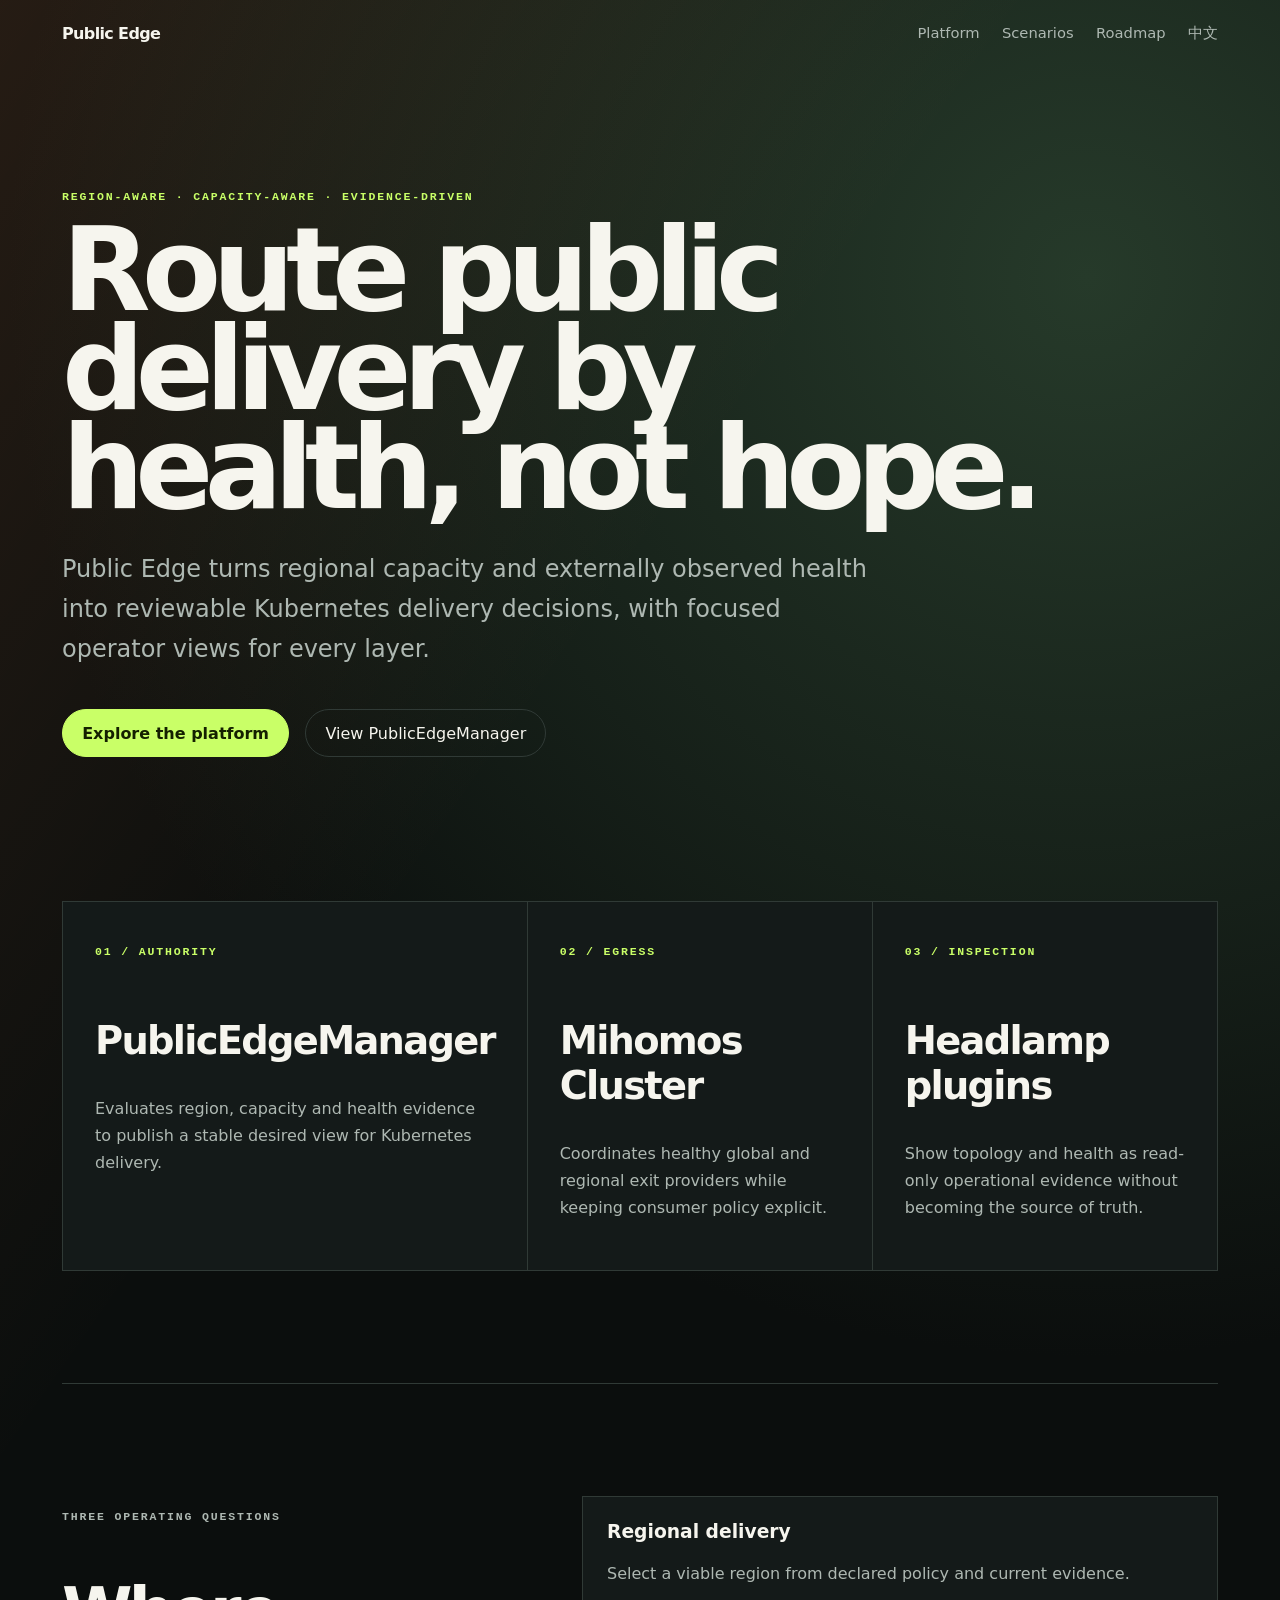
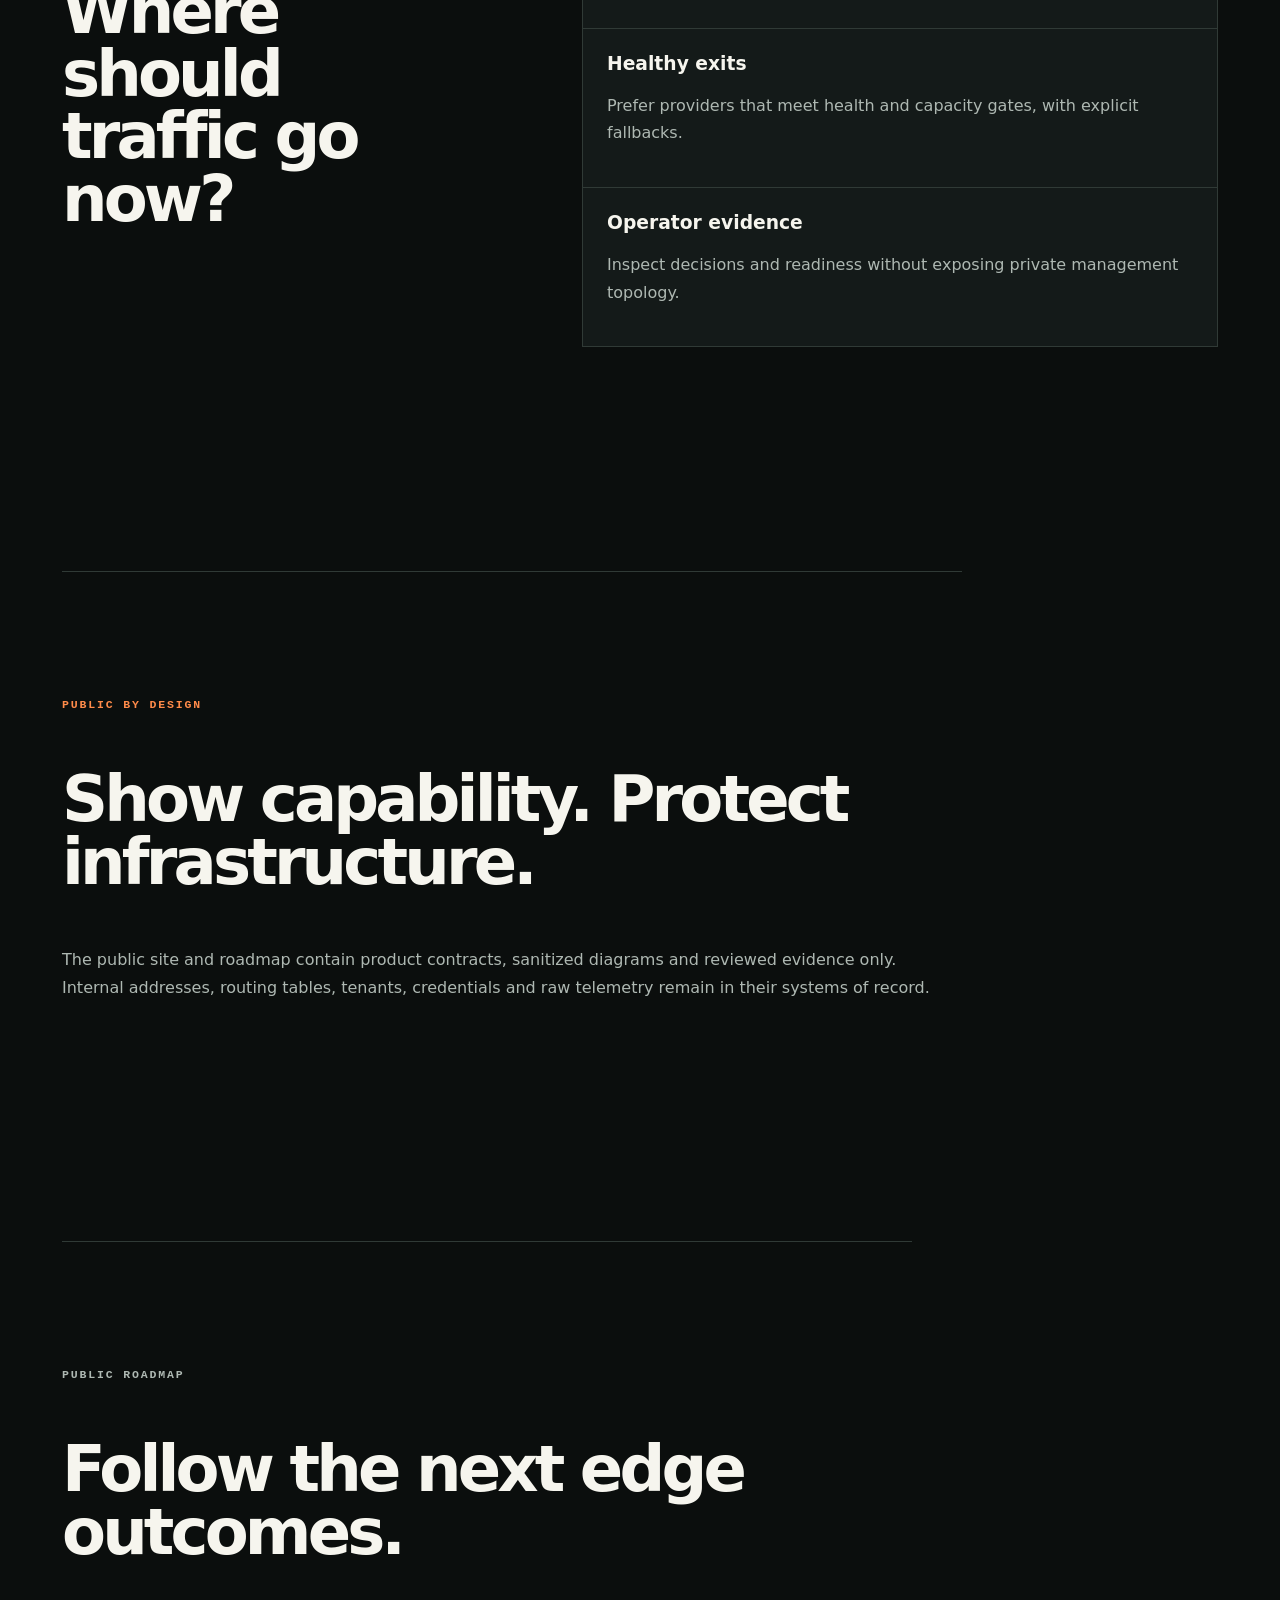
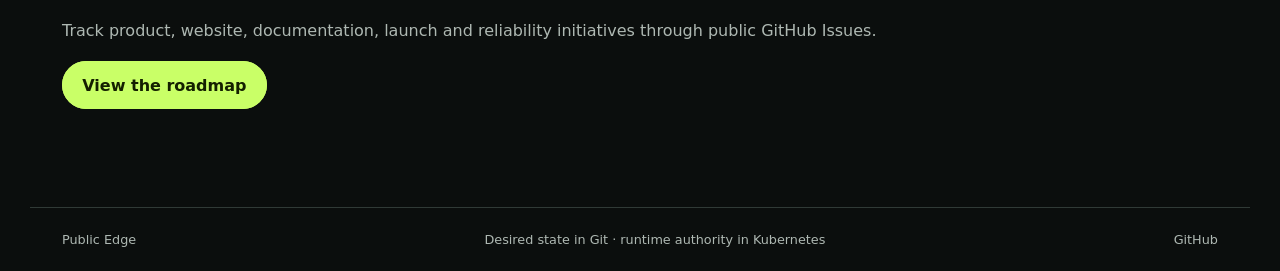
==== en/index.html @ f945b4b7 "feat(website): launch bilingual product site Issue: public-edge/website#1 Change-Id: chg_public_edge" ====
<!doctype html>
<html lang="en"><head><meta charset="utf-8"><meta name="viewport" content="width=device-width,initial-scale=1"><meta name="description" content="Public Edge provides region-aware, capacity-aware and observable delivery for Kubernetes."><title>Public Edge — Region-aware Kubernetes delivery</title><link rel="stylesheet" href="../styles.css"></head>
<body><header><a class="brand" href="../">Public Edge</a><nav><a href="#platform">Platform</a><a href="#scenarios">Scenarios</a><a href="https://github.com/orgs/public-edge/projects">Roadmap</a><a href="../zh-CN/" lang="zh-CN">中文</a></nav></header>
<main>
  <section class="hero"><p class="kicker">REGION-AWARE · CAPACITY-AWARE · EVIDENCE-DRIVEN</p><h1>Route public delivery by health, not hope.</h1><p class="lead">Public Edge turns regional capacity and externally observed health into reviewable Kubernetes delivery decisions, with focused operator views for every layer.</p><div class="actions"><a class="primary" href="#platform">Explore the platform</a><a href="https://github.com/public-edge/public-edge-manager">View PublicEdgeManager</a></div></section>
  <section id="platform" class="stack"><article><p class="index">01 / AUTHORITY</p><h2>PublicEdgeManager</h2><p>Evaluates region, capacity and health evidence to publish a stable desired view for Kubernetes delivery.</p></article><article><p class="index">02 / EGRESS</p><h2>Mihomos Cluster</h2><p>Coordinates healthy global and regional exit providers while keeping consumer policy explicit.</p></article><article><p class="index">03 / INSPECTION</p><h2>Headlamp plugins</h2><p>Show topology and health as read-only operational evidence without becoming the source of truth.</p></article></section>
  <section id="scenarios" class="scenarios"><div><p class="kicker">THREE OPERATING QUESTIONS</p><h2>Where should traffic go now?</h2></div><div class="scenario-grid"><article><h3>Regional delivery</h3><p>Select a viable region from declared policy and current evidence.</p></article><article><h3>Healthy exits</h3><p>Prefer providers that meet health and capacity gates, with explicit fallbacks.</p></article><article><h3>Operator evidence</h3><p>Inspect decisions and readiness without exposing private management topology.</p></article></div></section>
  <section class="guardrail"><p class="kicker">PUBLIC BY DESIGN</p><h2>Show capability. Protect infrastructure.</h2><p>The public site and roadmap contain product contracts, sanitized diagrams and reviewed evidence only. Internal addresses, routing tables, tenants, credentials and raw telemetry remain in their systems of record.</p></section>
  <section class="callout"><p class="kicker">PUBLIC ROADMAP</p><h2>Follow the next edge outcomes.</h2><p>Track product, website, documentation, launch and reliability initiatives through public GitHub Issues.</p><a class="primary button" href="https://github.com/orgs/public-edge/projects">View the roadmap</a></section>
</main><footer><span>Public Edge</span><span>Desired state in Git · runtime authority in Kubernetes</span><a href="https://github.com/public-edge">GitHub</a></footer></body></html>
---- styles.css ----
:root{color-scheme:dark;--bg:#0b0e0d;--panel:#131918;--ink:#f6f5ee;--muted:#aeb8b2;--line:#303a36;--lime:#c9ff67;--orange:#ff8b4a;font-family:Inter,ui-sans-serif,system-ui,-apple-system,sans-serif}*{box-sizing:border-box}html{scroll-behavior:smooth}body{margin:0;background:linear-gradient(125deg,rgba(255,139,74,.11),transparent 28%),radial-gradient(circle at 85% 8%,#263a2a 0,transparent 32%),var(--bg);color:var(--ink)}a{color:inherit;text-decoration:none}header,footer{max-width:1220px;margin:auto;padding:1.5rem 2rem;display:flex;align-items:center;justify-content:space-between;gap:2rem}.brand{font-weight:850;letter-spacing:-.04em}nav{display:flex;gap:1.4rem;color:var(--muted);font-size:.92rem}main{max-width:1220px;margin:auto;padding:0 2rem}.hero{padding:7rem 0 9rem;max-width:1050px}.kicker,.index{color:var(--lime);font:750 .72rem/1 ui-monospace,SFMono-Regular,monospace;letter-spacing:.16em;text-transform:uppercase}h1{font-size:clamp(3.8rem,9vw,9rem);line-height:.86;letter-spacing:-.075em;margin:1.2rem 0 2rem}.lead{max-width:820px;color:var(--muted);font-size:clamp(1.1rem,2vw,1.5rem);line-height:1.65}.actions{display:flex;flex-wrap:wrap;gap:1rem;margin-top:2.5rem}.actions a,.button{padding:.85rem 1.2rem;border:1px solid var(--line);border-radius:999px}.actions .primary,.primary.button{background:var(--lime);border-color:var(--lime);color:#142000;font-weight:850}.stack{display:grid;grid-template-columns:repeat(3,1fr);gap:1px;background:var(--line);border:1px solid var(--line)}article{background:rgba(19,25,24,.94);padding:2rem;min-height:280px}article h2{font-size:clamp(1.6rem,3vw,2.5rem);letter-spacing:-.045em;margin-top:3.8rem}article p:not(.index),.scenarios p,.guardrail p,.callout p{color:var(--muted);line-height:1.7}.scenarios,.guardrail,.callout{padding:7rem 0;border-top:1px solid var(--line);margin-top:7rem}.scenarios{display:grid;grid-template-columns:.8fr 1.2fr;gap:6rem}.scenarios h2,.guardrail h2,.callout h2{font-size:clamp(2.3rem,5vw,5rem);line-height:.98;letter-spacing:-.06em}.scenario-grid{display:grid;gap:1px;background:var(--line);border:1px solid var(--line)}.scenario-grid article{min-height:0;padding:1.5rem}.scenario-grid h3{margin-top:0}.guardrail{max-width:900px}.guardrail .kicker{color:var(--orange)}.callout{max-width:850px;padding-bottom:7rem}.callout p{margin-bottom:2rem}footer{border-top:1px solid var(--line);color:var(--muted);font-size:.8rem}.language-gate{min-height:100vh;display:grid;place-items:center}.language-card{max-width:900px;padding:3rem}.language-card h1{font-size:clamp(3.2rem,9vw,7.5rem)}.language-card>p:not(.kicker){color:var(--muted)}@media(max-width:850px){header,footer{align-items:flex-start;flex-direction:column}nav{flex-wrap:wrap}.stack,.scenarios{grid-template-columns:1fr}.scenarios{gap:2rem}.hero{padding:4rem 0 6rem}.scenarios,.guardrail,.callout{margin-top:4rem;padding:4rem 0}}
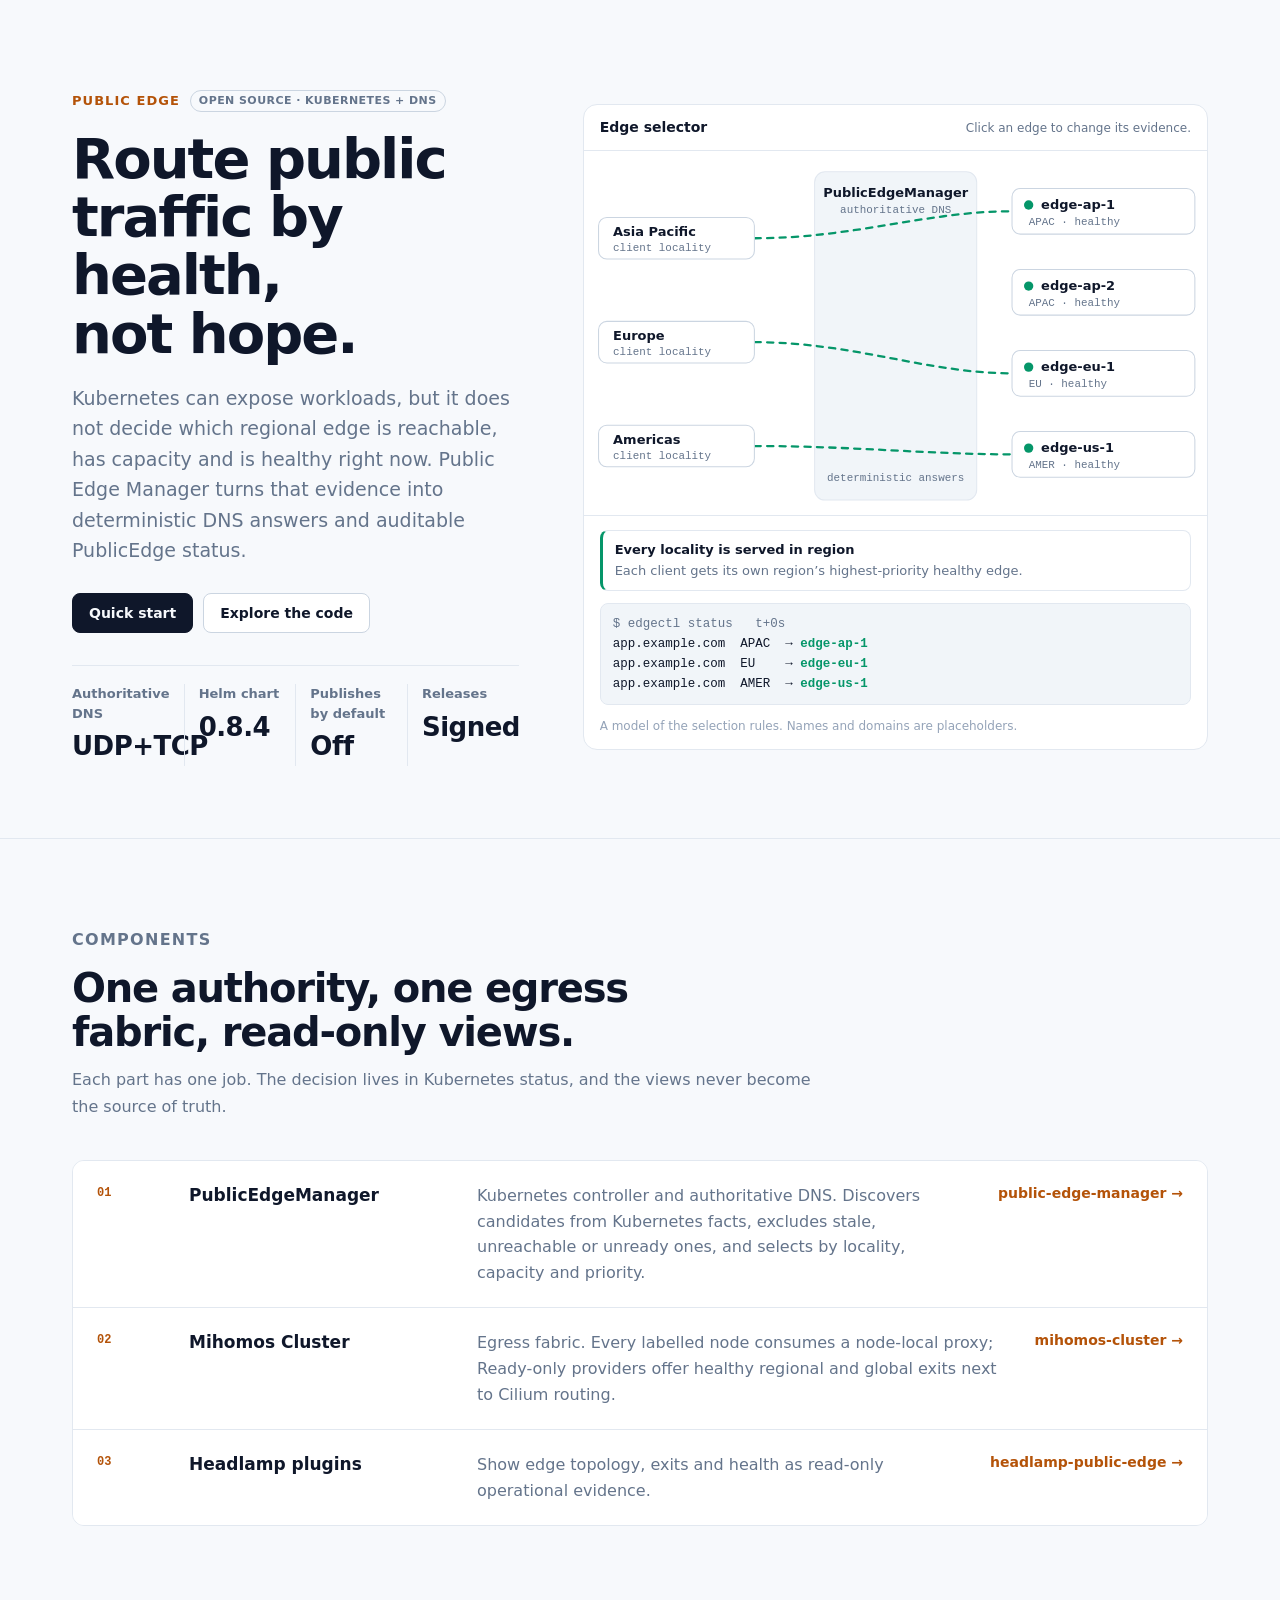
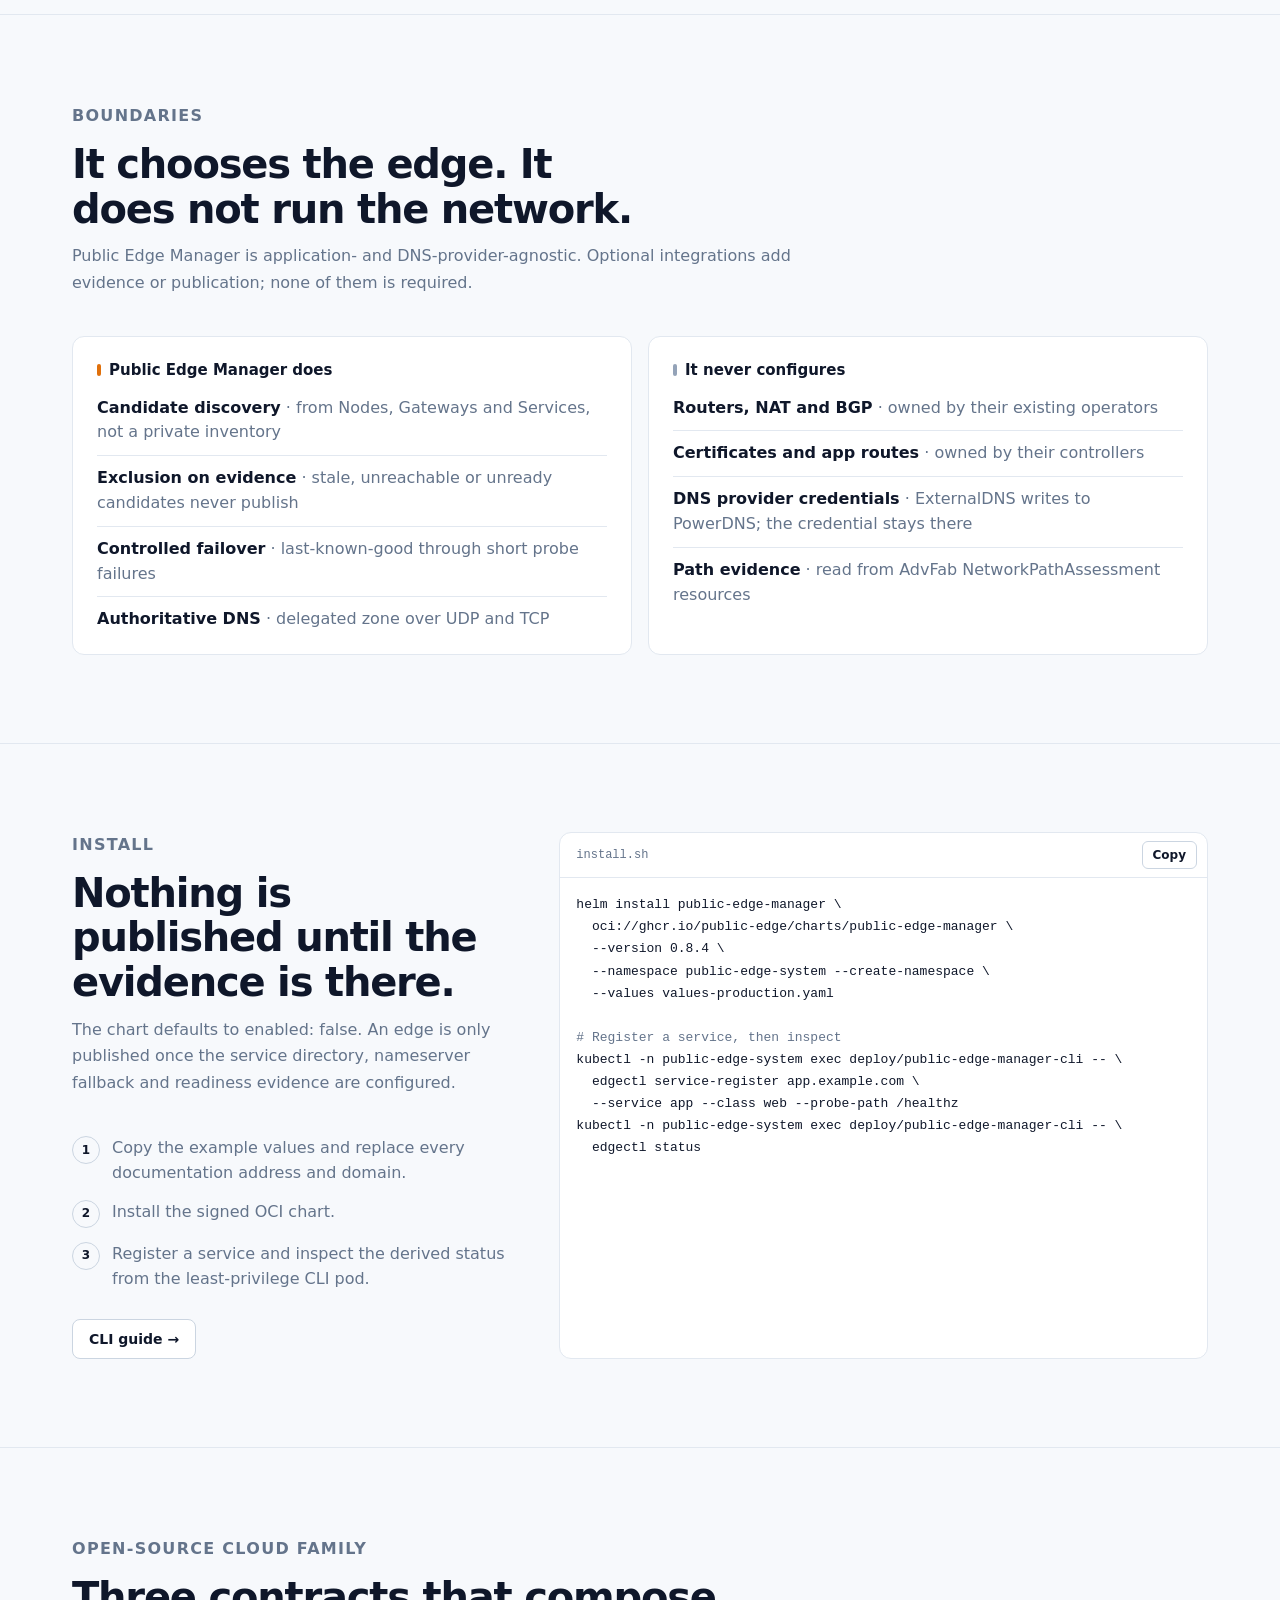
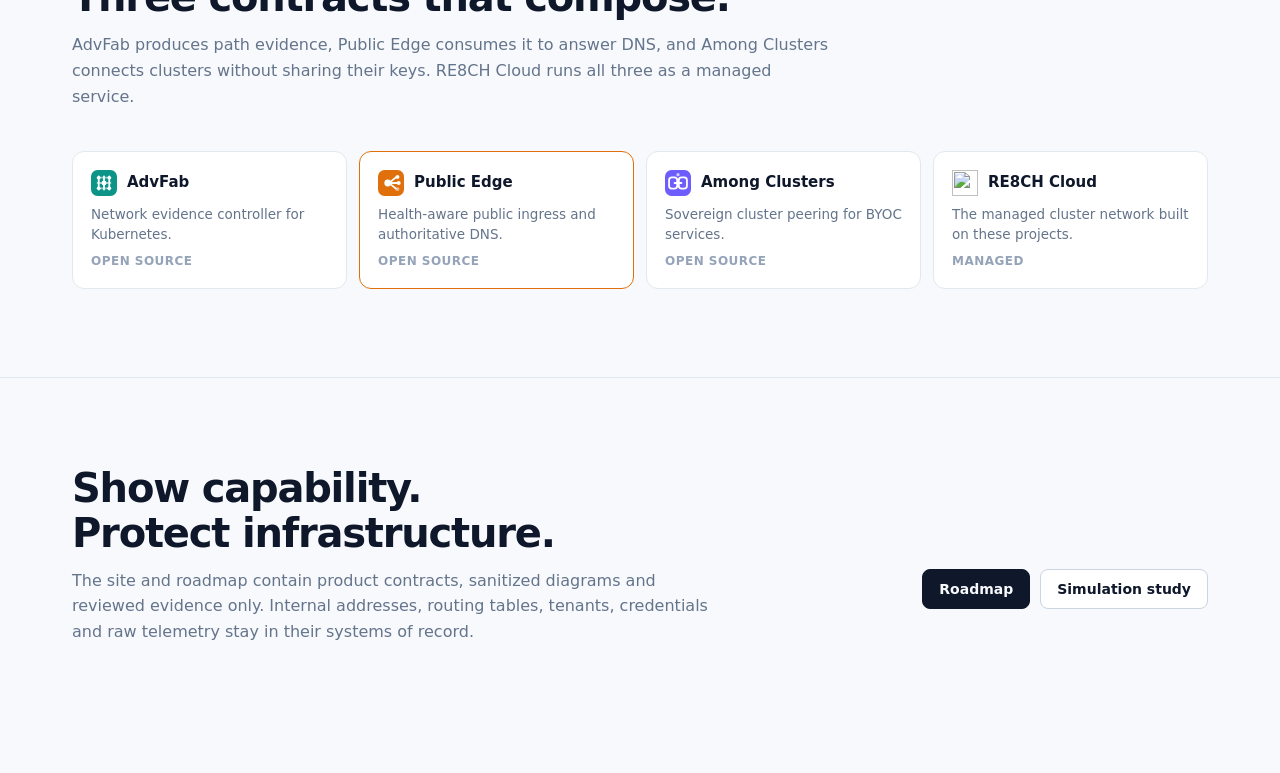
==== commit 0002bffd: "feat(website): redesign on the shared RE8CH open-source cloud system Light design system shared with" ====
--- a/en/index.html
+++ b/en/index.html
@@ -1,10 +1,113 @@
 <!doctype html>
-<html lang="en"><head><meta charset="utf-8"><meta name="viewport" content="width=device-width,initial-scale=1"><meta name="description" content="Public Edge provides region-aware, capacity-aware and observable delivery for Kubernetes."><title>Public Edge — Region-aware Kubernetes delivery</title><link rel="stylesheet" href="../styles.css"></head>
-<body><header><a class="brand" href="../">Public Edge</a><nav><a href="#platform">Platform</a><a href="#scenarios">Scenarios</a><a href="https://github.com/orgs/public-edge/projects">Roadmap</a><a href="../zh-CN/" lang="zh-CN">中文</a></nav></header>
-<main>
-  <section class="hero"><p class="kicker">REGION-AWARE · CAPACITY-AWARE · EVIDENCE-DRIVEN</p><h1>Route public delivery by health, not hope.</h1><p class="lead">Public Edge turns regional capacity and externally observed health into reviewable Kubernetes delivery decisions, with focused operator views for every layer.</p><div class="actions"><a class="primary" href="#platform">Explore the platform</a><a href="https://github.com/public-edge/public-edge-manager">View PublicEdgeManager</a></div></section>
-  <section id="platform" class="stack"><article><p class="index">01 / AUTHORITY</p><h2>PublicEdgeManager</h2><p>Evaluates region, capacity and health evidence to publish a stable desired view for Kubernetes delivery.</p></article><article><p class="index">02 / EGRESS</p><h2>Mihomos Cluster</h2><p>Coordinates healthy global and regional exit providers while keeping consumer policy explicit.</p></article><article><p class="index">03 / INSPECTION</p><h2>Headlamp plugins</h2><p>Show topology and health as read-only operational evidence without becoming the source of truth.</p></article></section>
-  <section id="scenarios" class="scenarios"><div><p class="kicker">THREE OPERATING QUESTIONS</p><h2>Where should traffic go now?</h2></div><div class="scenario-grid"><article><h3>Regional delivery</h3><p>Select a viable region from declared policy and current evidence.</p></article><article><h3>Healthy exits</h3><p>Prefer providers that meet health and capacity gates, with explicit fallbacks.</p></article><article><h3>Operator evidence</h3><p>Inspect decisions and readiness without exposing private management topology.</p></article></div></section>
-  <section class="guardrail"><p class="kicker">PUBLIC BY DESIGN</p><h2>Show capability. Protect infrastructure.</h2><p>The public site and roadmap contain product contracts, sanitized diagrams and reviewed evidence only. Internal addresses, routing tables, tenants, credentials and raw telemetry remain in their systems of record.</p></section>
-  <section class="callout"><p class="kicker">PUBLIC ROADMAP</p><h2>Follow the next edge outcomes.</h2><p>Track product, website, documentation, launch and reliability initiatives through public GitHub Issues.</p><a class="primary button" href="https://github.com/orgs/public-edge/projects">View the roadmap</a></section>
-</main><footer><span>Public Edge</span><span>Desired state in Git · runtime authority in Kubernetes</span><a href="https://github.com/public-edge">GitHub</a></footer></body></html>
+<html lang="en" data-site="public-edge">
+  <head>
+    <meta charset="utf-8">
+    <meta name="viewport" content="width=device-width, initial-scale=1">
+    <title>Public Edge — Health-aware public ingress for Kubernetes</title>
+    <meta name="description" content="Public Edge Manager turns Kubernetes, Gateway, network-path and probe evidence into deterministic DNS answers for the healthy regional edge.">
+    <meta name="theme-color" content="#f7f9fc">
+    <meta property="og:title" content="Public Edge — Health-aware public ingress for Kubernetes">
+    <meta property="og:description" content="Public Edge Manager turns Kubernetes, Gateway, network-path and probe evidence into deterministic DNS answers for the healthy regional edge.">
+    <meta property="og:url" content="https://public-edge.github.io/website/en/">
+    <link rel="canonical" href="https://public-edge.github.io/website/en/">
+    <link rel="alternate" hreflang="en" href="https://public-edge.github.io/website/en/">
+    <link rel="alternate" hreflang="zh-CN" href="https://public-edge.github.io/website/zh-CN/">
+    <link rel="alternate" hreflang="x-default" href="https://public-edge.github.io/website/en/">
+    <link rel="sitemap" type="application/xml" title="Sitemap" href="https://public-edge.github.io/website/sitemap.xml">
+    <link rel="icon" type="image/svg+xml" href="../mark.svg">
+    <link rel="stylesheet" href="../styles.css?v=20261023-oss-1">
+    <link rel="stylesheet" href="https://brand-assets.re8ch.com/dist/current/re8ch-navigator.css">
+    <link rel="stylesheet" href="https://brand-assets.re8ch.com/dist/current/re8ch-footer.css">
+    <script src="../boot.js?v=20261023-oss-1"></script>
+    <script src="https://brand-assets.re8ch.com/dist/current/re8ch-navigator.js" defer></script>
+    <script src="https://brand-assets.re8ch.com/dist/current/re8ch-footer.js" defer></script>
+    <script src="../site.js?v=20261023-oss-1" defer></script>
+  </head>
+  <body>
+    <div class="shell">
+    <re8ch-navigator product="public-edge" brand="Public Edge" locale="en" home-href="../en/" links='[{"label":"Selector","href":"../en/#selector"},{"label":"Components","href":"../en/#components"},{"label":"Boundaries","href":"../en/#boundaries"},{"label":"Install","href":"../en/#install"}]' language-options='[{"label":"English","value":"en","href":"../en/"},{"label":"简体中文","value":"zh-CN","href":"../zh-CN/"}]' language-mode="available" extra-actions='[]'></re8ch-navigator>
+    <main>
+      <section class="hero">
+        <div class="wrap hero-grid">
+          <div>
+            <p class="eyebrow">Public Edge <span class="tag">Open source · Kubernetes + DNS</span></p>
+            <h1>Route public traffic by health, not hope.</h1>
+            <p class="lead">Kubernetes can expose workloads, but it does not decide which regional edge is reachable, has capacity and is healthy right now. Public Edge Manager turns that evidence into deterministic DNS answers and auditable PublicEdge status.</p>
+            <div class="actions"><a class="button primary" href="https://github.com/public-edge/public-edge-manager#quick-start" rel="noopener">Quick start</a><a class="button" href="https://github.com/public-edge/public-edge-manager" rel="noopener">Explore the code</a></div>
+            <div class="stats"><div><span>Authoritative DNS</span><strong data-stat="dns">UDP+TCP</strong></div><div><span>Helm chart</span><strong data-stat="chart">0.8.4</strong></div><div><span>Publishes by default</span><strong data-stat="default">Off</strong></div><div><span>Releases</span><strong data-stat="artifacts">Signed</strong></div></div>
+          </div>
+          <div class="figure" id="selector" data-edge>
+            <div class="figure-head"><b>Edge selector</b><small>Click an edge to change its evidence.</small></div>
+            <div class="figure-body"><svg viewBox="0 0 600 350" role="group" aria-label="Edge selector"></svg></div>
+            <div class="figure-foot">
+              <div class="verdict" data-edge-verdict aria-live="polite"></div>
+              <div class="mono-pane lines" data-edge-pane></div>
+              <small class="fig-note">A model of the selection rules. Names and domains are placeholders.</small>
+            </div>
+          </div>
+        </div>
+      </section>
+      <section class="section" id="components">
+        <div class="wrap">
+          <div class="section-head"><p class="eyebrow">Components</p><h2>One authority, one egress fabric, read-only views.</h2><p>Each part has one job. The decision lives in Kubernetes status, and the views never become the source of truth.</p></div>
+          <div class="rows">
+            <article class="row"><span class="idx">01</span><h3>PublicEdgeManager</h3><p>Kubernetes controller and authoritative DNS. Discovers candidates from Kubernetes facts, excludes stale, unreachable or unready ones, and selects by locality, capacity and priority.</p><a href="https://github.com/public-edge/public-edge-manager" rel="noopener">public-edge-manager →</a></article>
+            <article class="row"><span class="idx">02</span><h3>Mihomos Cluster</h3><p>Egress fabric. Every labelled node consumes a node-local proxy; Ready-only providers offer healthy regional and global exits next to Cilium routing.</p><a href="https://github.com/public-edge/mihomos-cluster" rel="noopener">mihomos-cluster →</a></article>
+            <article class="row"><span class="idx">03</span><h3>Headlamp plugins</h3><p>Show edge topology, exits and health as read-only operational evidence.</p><a href="https://github.com/public-edge/headlamp-public-edge" rel="noopener">headlamp-public-edge →</a></article>
+          </div>
+        </div>
+      </section>
+      <section class="section" id="boundaries">
+        <div class="wrap">
+          <div class="section-head"><p class="eyebrow">Boundaries</p><h2>It chooses the edge. It does not run the network.</h2><p>Public Edge Manager is application- and DNS-provider-agnostic. Optional integrations add evidence or publication; none of them is required.</p></div>
+          <div class="split"><div class="panel"><h3>Public Edge Manager does</h3><ul><li><b>Candidate discovery</b> · from Nodes, Gateways and Services, not a private inventory</li><li><b>Exclusion on evidence</b> · stale, unreachable or unready candidates never publish</li><li><b>Controlled failover</b> · last-known-good through short probe failures</li><li><b>Authoritative DNS</b> · delegated zone over UDP and TCP</li></ul></div><div class="panel other"><h3>It never configures</h3><ul><li><b>Routers, NAT and BGP</b> · owned by their existing operators</li><li><b>Certificates and app routes</b> · owned by their controllers</li><li><b>DNS provider credentials</b> · ExternalDNS writes to PowerDNS; the credential stays there</li><li><b>Path evidence</b> · read from AdvFab NetworkPathAssessment resources</li></ul></div></div>
+        </div>
+      </section>
+      <section class="section" id="install">
+        <div class="wrap install">
+          <div>
+            <div class="section-head"><p class="eyebrow">Install</p><h2>Nothing is published until the evidence is there.</h2><p>The chart defaults to enabled: false. An edge is only published once the service directory, nameserver fallback and readiness evidence are configured.</p></div>
+            <ol class="steps"><li>Copy the example values and replace every documentation address and domain.</li><li>Install the signed OCI chart.</li><li>Register a service and inspect the derived status from the least-privilege CLI pod.</li></ol>
+            <div class="actions"><a class="button" href="https://github.com/public-edge/public-edge-manager/blob/main/docs/CLI.md" rel="noopener">CLI guide →</a></div>
+          </div>
+          <div class="code">
+            <div class="code-head"><span>install.sh</span><button class="copy" type="button" data-copy-target="code-public-edge" data-copied="Copied">Copy</button></div>
+            <pre id="code-public-edge">helm install public-edge-manager \
+  oci://ghcr.io/public-edge/charts/public-edge-manager \
+  --version 0.8.4 \
+  --namespace public-edge-system --create-namespace \
+  --values values-production.yaml
+
+<span class="c"># Register a service, then inspect</span>
+kubectl -n public-edge-system exec deploy/public-edge-manager-cli -- \
+  edgectl service-register app.example.com \
+  --service app --class web --probe-path /healthz
+kubectl -n public-edge-system exec deploy/public-edge-manager-cli -- \
+  edgectl status</pre>
+          </div>
+        </div>
+      </section>
+      <section class="section" id="family">
+        <div class="wrap">
+          <div class="section-head"><p class="eyebrow">Open-source cloud family</p><h2>Three contracts that compose.</h2><p>AdvFab produces path evidence, Public Edge consumes it to answer DNS, and Among Clusters connects clusters without sharing their keys. RE8CH Cloud runs all three as a managed service.</p></div>
+          <div class="family">
+            <a href="https://advfab.org/"><span class="fam-mark"><img src="../marks/advfab.svg" alt="" width="26" height="26"><b>AdvFab</b></span><p>Network evidence controller for Kubernetes.</p><small>Open source</small></a>
+            <a href="https://public-edge.github.io/website/en/" aria-current="page"><span class="fam-mark"><img src="../marks/public-edge.svg" alt="" width="26" height="26"><b>Public Edge</b></span><p>Health-aware public ingress and authoritative DNS.</p><small>Open source</small></a>
+            <a href="https://among-clusters.github.io/website/en/"><span class="fam-mark"><img src="../marks/among-clusters.svg" alt="" width="26" height="26"><b>Among Clusters</b></span><p>Sovereign cluster peering for BYOC services.</p><small>Open source</small></a>
+            <a href="https://cluster.re8ch.com/en/"><span class="fam-mark"><img src="https://brand-assets.re8ch.com/PRODUCTS/cluster/SVG/icon-no-edge.svg" alt="" width="26" height="26"><b>RE8CH Cloud</b></span><p>The managed cluster network built on these projects.</p><small>Managed</small></a>
+          </div>
+        </div>
+      </section>
+      <section class="section">
+        <div class="wrap closing">
+          <div class="section-head"><h2>Show capability. Protect infrastructure.</h2><p>The site and roadmap contain product contracts, sanitized diagrams and reviewed evidence only. Internal addresses, routing tables, tenants, credentials and raw telemetry stay in their systems of record.</p></div>
+          <div class="actions"><a class="button primary" href="https://github.com/public-edge/public-edge-manager/issues" rel="noopener">Roadmap</a><a class="button" href="https://github.com/public-edge/public-edge-manager/blob/main/research/MULTI_NODE_SIMULATION.md" rel="noopener">Simulation study</a></div>
+        </div>
+      </section>
+    </main>
+    <re8ch-footer locale="en" theme="light" language-options='[{"label":"English","value":"en","href":"../en/"},{"label":"简体中文","value":"zh-CN","href":"../zh-CN/"}]' language-mode="available" brand-logo="https://brand-assets.re8ch.com/SVG/logo.svg"></re8ch-footer>
+    </div>
+    <script type="application/json" id="site-copy">{"zone":"authoritative DNS","zoneFoot":"deterministic answers","regions":{"apac":"Asia Pacific","emea":"Europe","amer":"Americas"},"regionsShort":{"apac":"APAC","emea":"EU","amer":"AMER"},"clients":"client locality","states":{"healthy":"healthy","full":"at capacity","failing":"probe failing","unready":"gateway unready","expired":"hold expired"},"cycleHint":"Press to change its evidence","fallback":"nameserver fallback","excluded":"excluded","holding":"holding","lkg":"last known good, {s}s left","verdict":{"okTitle":"Every locality is served in region","ok":"Each client gets its own region’s highest-priority healthy edge.","holdTitle":"Holding the last known good answer","hold":"A short probe failure does not flip DNS. If the probe still fails when the hold ends, the edge is excluded.","crossTitle":"Failing over across regions","cross":"No eligible edge is left in a region, so its clients get the next healthy edge by priority.","changed":"Answer changed for: {list}."}}</script>
+    <script src="../edge.js?v=20261023-oss-1" defer></script>
+  </body>
+</html>
--- a/styles.css
+++ b/styles.css
@@ -1 +1,268 @@
-:root{color-scheme:dark;--bg:#0b0e0d;--panel:#131918;--ink:#f6f5ee;--muted:#aeb8b2;--line:#303a36;--lime:#c9ff67;--orange:#ff8b4a;font-family:Inter,ui-sans-serif,system-ui,-apple-system,sans-serif}*{box-sizing:border-box}html{scroll-behavior:smooth}body{margin:0;background:linear-gradient(125deg,rgba(255,139,74,.11),transparent 28%),radial-gradient(circle at 85% 8%,#263a2a 0,transparent 32%),var(--bg);color:var(--ink)}a{color:inherit;text-decoration:none}header,footer{max-width:1220px;margin:auto;padding:1.5rem 2rem;display:flex;align-items:center;justify-content:space-between;gap:2rem}.brand{font-weight:850;letter-spacing:-.04em}nav{display:flex;gap:1.4rem;color:var(--muted);font-size:.92rem}main{max-width:1220px;margin:auto;padding:0 2rem}.hero{padding:7rem 0 9rem;max-width:1050px}.kicker,.index{color:var(--lime);font:750 .72rem/1 ui-monospace,SFMono-Regular,monospace;letter-spacing:.16em;text-transform:uppercase}h1{font-size:clamp(3.8rem,9vw,9rem);line-height:.86;letter-spacing:-.075em;margin:1.2rem 0 2rem}.lead{max-width:820px;color:var(--muted);font-size:clamp(1.1rem,2vw,1.5rem);line-height:1.65}.actions{display:flex;flex-wrap:wrap;gap:1rem;margin-top:2.5rem}.actions a,.button{padding:.85rem 1.2rem;border:1px solid var(--line);border-radius:999px}.actions .primary,.primary.button{background:var(--lime);border-color:var(--lime);color:#142000;font-weight:850}.stack{display:grid;grid-template-columns:repeat(3,1fr);gap:1px;background:var(--line);border:1px solid var(--line)}article{background:rgba(19,25,24,.94);padding:2rem;min-height:280px}article h2{font-size:clamp(1.6rem,3vw,2.5rem);letter-spacing:-.045em;margin-top:3.8rem}article p:not(.index),.scenarios p,.guardrail p,.callout p{color:var(--muted);line-height:1.7}.scenarios,.guardrail,.callout{padding:7rem 0;border-top:1px solid var(--line);margin-top:7rem}.scenarios{display:grid;grid-template-columns:.8fr 1.2fr;gap:6rem}.scenarios h2,.guardrail h2,.callout h2{font-size:clamp(2.3rem,5vw,5rem);line-height:.98;letter-spacing:-.06em}.scenario-grid{display:grid;gap:1px;background:var(--line);border:1px solid var(--line)}.scenario-grid article{min-height:0;padding:1.5rem}.scenario-grid h3{margin-top:0}.guardrail{max-width:900px}.guardrail .kicker{color:var(--orange)}.callout{max-width:850px;padding-bottom:7rem}.callout p{margin-bottom:2rem}footer{border-top:1px solid var(--line);color:var(--muted);font-size:.8rem}.language-gate{min-height:100vh;display:grid;place-items:center}.language-card{max-width:900px;padding:3rem}.language-card h1{font-size:clamp(3.2rem,9vw,7.5rem)}.language-card>p:not(.kicker){color:var(--muted)}@media(max-width:850px){header,footer{align-items:flex-start;flex-direction:column}nav{flex-wrap:wrap}.stack,.scenarios{grid-template-columns:1fr}.scenarios{gap:2rem}.hero{padding:4rem 0 6rem}.scenarios,.guardrail,.callout{margin-top:4rem;padding:4rem 0}}
+/* Shared open-source site system (AdvFab · Public Edge · Among Clusters).
+   Same tokens as the RE8CH commercial cloud sites; each site only sets --accent. */
+:root {
+  color-scheme: light;
+  --paper: #f7f9fc;
+  --surface: #ffffff;
+  --surface-2: #f1f5f9;
+  --ink: #0f172a;
+  --muted: #64748b;
+  --faint: #94a3b8;
+  --line: #e2e8f0;
+  --line-strong: #cbd5e1;
+  --ok: #059669;
+  --warn: #c27c0e;
+  --bad: #d14343;
+  --unknown: #94a3b8;
+  --mono: ui-monospace, SFMono-Regular, Menlo, Consolas, monospace;
+}
+:root[data-site="advfab"] { --accent: #0d9488; --accent-ink: #0f766e; --accent-soft: rgba(13, 148, 136, .1); }
+:root[data-site="public-edge"] { --accent: #e0700b; --accent-ink: #b45309; --accent-soft: rgba(224, 112, 11, .1); }
+:root[data-site="among-clusters"] { --accent: #6d5dfc; --accent-ink: #5442e6; --accent-soft: rgba(109, 93, 252, .1); }
+
+:root[data-theme="dark"] {
+  color-scheme: dark;
+  --paper: #07111d;
+  --surface: #0c1828;
+  --surface-2: #102236;
+  --ink: #eef4fb;
+  --muted: #9aabbf;
+  --faint: #6b7d93;
+  --line: rgba(226, 236, 248, .12);
+  --line-strong: rgba(226, 236, 248, .22);
+  --ok: #34d399;
+  --warn: #f5b942;
+  --bad: #f87171;
+  --unknown: #6b7d93;
+}
+:root[data-theme="dark"][data-site="advfab"] { --accent: #2dd4bf; --accent-ink: #5eead4; --accent-soft: rgba(45, 212, 191, .12); }
+:root[data-theme="dark"][data-site="public-edge"] { --accent: #fb923c; --accent-ink: #fdba74; --accent-soft: rgba(251, 146, 60, .12); }
+:root[data-theme="dark"][data-site="among-clusters"] { --accent: #a397ff; --accent-ink: #c4bcff; --accent-soft: rgba(163, 151, 255, .14); }
+
+* { box-sizing: border-box; }
+html { background: var(--paper); color: var(--ink); font-family: Inter, ui-sans-serif, system-ui, -apple-system, BlinkMacSystemFont, "Segoe UI", "PingFang SC", "Microsoft YaHei", sans-serif; line-height: 1.5; text-size-adjust: 100%; }
+body { margin: 0; background: var(--paper); overflow-x: clip; }
+a { color: inherit; }
+button { font: inherit; color: inherit; }
+button:focus-visible, a:focus-visible, [tabindex]:focus-visible { outline: 2px solid var(--accent); outline-offset: 3px; }
+h1, h2, h3, p { margin: 0; }
+code { font-family: var(--mono); font-size: .92em; }
+
+.shell { min-height: 100svh; overflow-x: clip; }
+.wrap { margin: 0 auto; max-width: 1200px; padding: 0 clamp(16px, 4vw, 32px); }
+.eyebrow { align-items: center; color: var(--accent-ink); display: inline-flex; font-size: 13px; font-weight: 750; gap: 10px; letter-spacing: .08em; text-transform: uppercase; }
+.eyebrow .tag { border: 1px solid var(--line-strong); border-radius: 999px; color: var(--muted); font-size: 11px; font-weight: 650; letter-spacing: .04em; padding: 2px 8px; }
+
+.button { align-items: center; background: var(--surface); border: 1px solid var(--line-strong); border-radius: 8px; color: var(--ink); cursor: pointer; display: inline-flex; font-size: 14px; font-weight: 650; gap: 8px; justify-content: center; min-height: 40px; padding: 0 16px; text-decoration: none; transition: border-color .15s, background .15s; }
+.button:hover { border-color: var(--faint); }
+.button.primary { background: var(--ink); border-color: var(--ink); color: var(--paper); }
+.button.primary:hover { opacity: .9; }
+
+/* Hero */
+.hero { padding: clamp(40px, 7vw, 88px) 0 clamp(40px, 6vw, 72px); }
+.hero-grid { align-items: center; display: grid; gap: clamp(28px, 5vw, 64px); grid-template-columns: minmax(0, 5fr) minmax(0, 7fr); }
+.hero h1 { font-size: clamp(36px, 4.6vw, 56px); font-weight: 820; letter-spacing: -.035em; line-height: 1.04; margin: 18px 0 20px; text-wrap: balance; }
+:lang(zh) .hero h1 { letter-spacing: -.01em; line-height: 1.15; }
+.lead { color: var(--muted); font-size: clamp(16px, 1.6vw, 19px); line-height: 1.6; max-width: 560px; }
+.actions { display: flex; flex-wrap: wrap; gap: 10px; margin-top: 28px; }
+.stats { border-top: 1px solid var(--line); display: grid; grid-template-columns: repeat(4, minmax(0, 1fr)); margin-top: 32px; padding-top: 18px; }
+.stats div { border-left: 1px solid var(--line); min-width: 0; padding: 0 14px; }
+.stats div:first-child { border-left: 0; padding-left: 0; }
+.stats span { color: var(--muted); display: block; font-size: 13px; font-weight: 600; }
+.stats strong { display: block; font-size: clamp(20px, 2.2vw, 26px); font-variant-numeric: tabular-nums; font-weight: 780; letter-spacing: -.02em; margin-top: 4px; white-space: nowrap; }
+
+/* Figure (signature interaction) */
+.figure { background: var(--surface); border: 1px solid var(--line); border-radius: 14px; min-width: 0; overflow: hidden; }
+.figure-head { align-items: center; border-bottom: 1px solid var(--line); display: flex; flex-wrap: wrap; gap: 8px 14px; justify-content: space-between; padding: 12px 16px; }
+.figure-head b { font-size: 14px; }
+.figure-head small { color: var(--muted); font-size: 12px; }
+.figure-body { position: relative; }
+.figure svg { display: block; height: auto; width: 100%; }
+.figure-foot { border-top: 1px solid var(--line); display: grid; gap: 12px; padding: 14px 16px; }
+.legend { display: flex; flex-wrap: wrap; gap: 6px 14px; }
+.legend span { align-items: center; color: var(--muted); display: inline-flex; font-size: 12px; gap: 6px; }
+.legend i { border-top: 2px solid currentColor; display: inline-block; width: 18px; }
+.legend b { color: var(--ink); font-variant-numeric: tabular-nums; }
+.k-ready { color: var(--ok); } .k-partial { color: var(--warn); } .k-stale { color: var(--bad); } .k-unknown { color: var(--unknown); }
+.legend .k-partial i { border-top-style: dashed; } .legend .k-stale i { border-top-style: dotted; } .legend .k-unknown i { border-top-style: dashed; opacity: .8; }
+
+.chips { align-content: flex-start; align-items: flex-start; display: flex; flex-wrap: wrap; gap: 6px; }
+.chip { align-items: center; background: var(--surface); border: 1px solid var(--line-strong); border-radius: 999px; cursor: pointer; display: inline-flex; font-size: 12.5px; font-weight: 600; gap: 6px; min-height: 30px; padding: 0 11px; }
+.chip::before { background: var(--faint); border-radius: 50%; content: ""; height: 7px; width: 7px; }
+.chip[aria-pressed="true"] { background: var(--accent-soft); border-color: var(--accent); color: var(--accent-ink); }
+.chip[aria-pressed="true"]::before { background: var(--accent); }
+.verdict { align-items: flex-start; border: 1px solid var(--line); border-left: 3px solid var(--bad); border-radius: 8px; display: grid; font-size: 13px; gap: 2px; padding: 9px 12px; }
+.verdict b { font-size: 13px; }
+.verdict span { color: var(--muted); }
+.verdict[data-state="ok"] { border-left-color: var(--ok); }
+.verdict[data-state="hold"] { border-left-color: var(--warn); }
+.kv { display: grid; font-size: 12.5px; gap: 4px 14px; grid-template-columns: auto 1fr; }
+.kv dt { color: var(--muted); }
+.kv dd { font-family: var(--mono); margin: 0; overflow-wrap: anywhere; }
+.mono-pane { background: var(--surface-2); border: 1px solid var(--line); border-radius: 8px; font: 12.5px/1.6 var(--mono); margin: 0; overflow-x: auto; padding: 10px 12px; white-space: pre; }
+.mono-pane .dim { color: var(--muted); }
+.mono-pane .acc { color: var(--accent-ink); font-weight: 700; }
+.mono-pane .ok { color: var(--ok); font-weight: 700; }
+.mono-pane .bad { color: var(--bad); }
+.mono-pane .warn { color: var(--warn); }
+
+.svg-label { fill: var(--muted); font: 600 11px Inter, ui-sans-serif, system-ui, sans-serif; }
+.svg-title { fill: var(--ink); font: 700 12.5px Inter, ui-sans-serif, system-ui, sans-serif; }
+.svg-mono { fill: var(--muted); font: 10.5px var(--mono); }
+.svg-box { fill: var(--surface); stroke: var(--line-strong); }
+.svg-zone { fill: var(--surface-2); stroke: var(--line); }
+.svg-node { fill: var(--surface); stroke: var(--line-strong); stroke-width: 1.5; }
+.hit { cursor: pointer; }
+.hit:focus { outline: none; }
+.hit:focus-visible .focus-ring, .hit[aria-pressed="true"] .focus-ring { stroke: var(--accent); stroke-width: 2; }
+
+/* Sections */
+.section { border-top: 1px solid var(--line); padding: clamp(48px, 7vw, 88px) 0; }
+.section-head { display: grid; gap: 12px; margin-bottom: clamp(24px, 4vw, 40px); max-width: 760px; }
+.section-head h2 { font-size: clamp(26px, 3.4vw, 40px); font-weight: 800; letter-spacing: -.03em; line-height: 1.12; text-wrap: balance; }
+:lang(zh) .section-head h2 { letter-spacing: -.01em; }
+.section-head p { color: var(--muted); font-size: 16px; line-height: 1.65; }
+
+.rows { border: 1px solid var(--line); border-radius: 12px; display: grid; overflow: hidden; }
+.row { align-items: start; background: var(--surface); border-top: 1px solid var(--line); display: grid; gap: 8px 28px; grid-template-columns: 64px minmax(0, 260px) minmax(0, 1fr) auto; padding: 22px 24px; }
+.row:first-child { border-top: 0; }
+.row .idx { color: var(--accent-ink); font: 700 12px var(--mono); padding-top: 3px; }
+.row h3 { font-size: 17px; font-weight: 750; }
+.row p { color: var(--muted); line-height: 1.6; }
+.row a { color: var(--accent-ink); font-size: 14px; font-weight: 650; text-decoration: none; white-space: nowrap; }
+.row a:hover { text-decoration: underline; }
+
+.split { display: grid; gap: 16px; grid-template-columns: 1fr 1fr; }
+.panel { background: var(--surface); border: 1px solid var(--line); border-radius: 12px; padding: 22px 24px; }
+.panel h3 { align-items: center; display: flex; font-size: 15px; font-weight: 750; gap: 8px; margin-bottom: 14px; }
+.panel h3::before { background: var(--accent); border-radius: 2px; content: ""; height: 12px; width: 4px; }
+.panel.other h3::before { background: var(--faint); }
+.panel ul { display: grid; gap: 10px; list-style: none; margin: 0; padding: 0; }
+.panel li { border-top: 1px solid var(--line); color: var(--muted); line-height: 1.55; padding-top: 10px; }
+.panel li:first-child { border-top: 0; padding-top: 0; }
+.panel li b { color: var(--ink); font-weight: 650; }
+
+.install { display: grid; gap: 24px; grid-template-columns: minmax(0, 5fr) minmax(0, 7fr); }
+.steps { counter-reset: step; display: grid; gap: 14px; list-style: none; margin: 0; padding: 0; }
+.steps li { color: var(--muted); counter-increment: step; display: grid; gap: 12px; grid-template-columns: 28px 1fr; line-height: 1.55; }
+.steps li::before { align-items: center; border: 1px solid var(--line-strong); border-radius: 50%; color: var(--ink); content: counter(step); display: flex; font-size: 12px; font-weight: 700; height: 26px; justify-content: center; width: 26px; }
+.code { background: var(--surface); border: 1px solid var(--line); border-radius: 12px; min-width: 0; overflow: hidden; }
+.code-head { align-items: center; border-bottom: 1px solid var(--line); display: flex; justify-content: space-between; padding: 8px 10px 8px 16px; }
+.code-head span { color: var(--muted); font: 12px var(--mono); }
+.copy { background: transparent; border: 1px solid var(--line-strong); border-radius: 6px; cursor: pointer; font-size: 12px; font-weight: 650; min-height: 28px; padding: 0 10px; }
+.code pre { font: 13px/1.7 var(--mono); margin: 0; overflow-x: auto; padding: 16px; }
+.code .c { color: var(--muted); }
+
+.family { display: grid; gap: 12px; grid-template-columns: repeat(4, minmax(0, 1fr)); }
+.family a { background: var(--surface); border: 1px solid var(--line); border-radius: 12px; display: grid; gap: 8px; padding: 18px; text-decoration: none; transition: border-color .15s; }
+.family a:hover { border-color: var(--line-strong); }
+.family a[aria-current="page"] { border-color: var(--accent); }
+.family .fam-mark { align-items: center; display: flex; gap: 10px; }
+.family img { height: 26px; width: 26px; }
+.family b { font-size: 15px; }
+.family p { color: var(--muted); font-size: 13.5px; line-height: 1.5; }
+.family small { color: var(--faint); font-size: 12px; font-weight: 650; letter-spacing: .04em; text-transform: uppercase; }
+
+.closing { align-items: center; display: flex; flex-wrap: wrap; gap: 16px 32px; justify-content: space-between; }
+.closing p { color: var(--muted); line-height: 1.6; max-width: 640px; }
+
+.sr { clip: rect(0 0 0 0); height: 1px; overflow: hidden; position: absolute; white-space: nowrap; width: 1px; }
+
+@media (max-width: 960px) {
+  .hero-grid, .install { grid-template-columns: minmax(0, 1fr); }
+  .family { grid-template-columns: 1fr 1fr; }
+  .row { grid-template-columns: 48px minmax(0, 1fr); }
+  .row p, .row a { grid-column: 2; }
+}
+@media (max-width: 640px) {
+  .stats { grid-template-columns: 1fr 1fr; row-gap: 14px; }
+  .stats div:nth-child(3) { border-left: 0; padding-left: 0; }
+  .split, .family { grid-template-columns: 1fr; }
+  .row { grid-template-columns: 1fr; padding: 18px; }
+  .row p, .row a { grid-column: 1; }
+  .panel { padding: 18px; }
+}
+@media (prefers-reduced-motion: reduce) { * { animation: none !important; transition: none !important; } }
+
+/* AdvFab Wiki (light system) */
+.wiki-hero { align-items: end; display: grid; gap: 40px; grid-template-columns: minmax(0, 1fr) 300px; padding: clamp(40px, 6vw, 72px) 0; }
+.wiki-hero h1 { font-size: clamp(36px, 5vw, 56px); font-weight: 820; letter-spacing: -.035em; line-height: 1.06; margin: 16px 0; }
+.snapshot-stamp { background: var(--surface); border: 1px solid var(--line); border-radius: 12px; padding: 18px; position: relative; }
+.snapshot-stamp .pulse { background: var(--accent); border-radius: 50%; height: 8px; position: absolute; right: 18px; top: 20px; width: 8px; }
+.snapshot-stamp p { color: var(--muted); font-size: 12px; font-weight: 650; letter-spacing: .06em; margin-bottom: 6px; text-transform: uppercase; }
+.snapshot-stamp strong, .snapshot-stamp small { display: block; }
+.snapshot-stamp small { color: var(--muted); font-family: var(--mono); font-size: 12px; margin-top: 6px; }
+.wiki-layout { display: grid; gap: 48px; grid-template-columns: 180px minmax(0, 1fr); }
+.wiki-toc { align-self: start; display: flex; flex-direction: column; font-size: 14px; gap: 10px; padding-top: 56px; position: sticky; top: 88px; }
+.wiki-toc span { color: var(--accent-ink); font-size: 11px; font-weight: 750; letter-spacing: .08em; text-transform: uppercase; }
+.wiki-toc a { color: var(--muted); text-decoration: none; }
+.wiki-toc a:hover { color: var(--ink); }
+.wiki-section { border-top: 1px solid var(--line); padding: 56px 0; scroll-margin-top: 80px; }
+.wiki-section h2 { font-size: clamp(24px, 3vw, 34px); font-weight: 800; letter-spacing: -.025em; line-height: 1.15; margin: 10px 0 14px; max-width: 760px; }
+.wiki-section > p:not(.section-index), .section-heading p { color: var(--muted); line-height: 1.65; max-width: 720px; }
+.section-index { color: var(--accent-ink); font: 700 12px var(--mono); }
+.flow { align-items: center; background: var(--surface); border: 1px solid var(--line); border-radius: 12px; display: grid; gap: 12px; grid-template-columns: repeat(7, auto); margin: 28px 0; padding: 16px 18px; }
+.flow div { display: grid; gap: 2px; }
+.flow span { color: var(--muted); font-size: 12.5px; }
+.flow i { color: var(--accent); font-style: normal; }
+.definition-grid, .metric-grid, .privacy-grid { display: grid; gap: 12px; }
+.definition-grid { grid-template-columns: repeat(3, 1fr); }
+.definition-grid article, .metric-grid article, .privacy-grid > div { background: var(--surface); border: 1px solid var(--line); border-radius: 12px; padding: 18px; }
+.definition-grid article > span { align-items: center; border: 1px solid var(--accent); border-radius: 50%; color: var(--accent-ink); display: inline-flex; font-weight: 800; height: 30px; justify-content: center; width: 30px; }
+.definition-grid h3 { font-size: 16px; margin: 14px 0 6px; }
+.definition-grid p { color: var(--muted); line-height: 1.55; }
+.section-heading { align-items: flex-start; display: flex; gap: 24px; justify-content: space-between; }
+.read-only { border: 1px solid var(--accent); border-radius: 6px; color: var(--accent-ink); font: 700 11px var(--mono); padding: 5px 8px; white-space: nowrap; }
+.metric-grid { grid-template-columns: repeat(4, 1fr); margin: 24px 0; }
+.metric-grid span, .metric-grid small { color: var(--muted); display: block; }
+.metric-grid span { font-size: 13px; }
+.metric-grid strong { display: block; font-size: 32px; letter-spacing: -.03em; margin: 6px 0; }
+.metric-grid small { font-size: 12px; }
+.state-panel { display: grid; gap: 28px; grid-template-columns: 1fr 1fr; margin-top: 24px; }
+.state-panel h3 { color: var(--muted); font-size: 12px; letter-spacing: .06em; margin-bottom: 12px; text-transform: uppercase; }
+.bars { display: grid; gap: 8px; }
+.bar-row { align-items: center; display: grid; font-size: 13px; gap: 10px; grid-template-columns: 90px 1fr 32px; }
+.bar-row > span { color: var(--muted); }
+.bar-row > div { background: var(--surface-2); border-radius: 99px; height: 6px; overflow: hidden; }
+.bar-row i { background: var(--unknown); display: block; height: 100%; }
+.bar-row i.state-ready, .bar-row i.state-complete { background: var(--ok); }
+.bar-row i.state-partial, .bar-row i.state-incomplete { background: var(--warn); }
+.bar-row i.state-stale { background: var(--bad); }
+.note { color: var(--muted); font-size: 12.5px; line-height: 1.5; margin-top: 10px; }
+.table-wrap { background: var(--surface); border: 1px solid var(--line); border-radius: 12px; margin-top: 24px; overflow: auto; }
+table { border-collapse: collapse; min-width: 680px; width: 100%; }
+th, td { border-bottom: 1px solid var(--line); font-size: 13px; padding: 10px 14px; text-align: left; }
+th { color: var(--muted); font-size: 11px; letter-spacing: .06em; text-transform: uppercase; }
+tbody tr:last-child td { border-bottom: 0; }
+.state { border: 1px solid var(--line-strong); border-radius: 99px; display: inline-block; font-size: 12px; font-weight: 650; padding: 2px 8px; }
+.state-ready { border-color: var(--ok); color: var(--ok); }
+.state-partial { border-color: var(--warn); color: var(--warn); }
+.state-stale { border-color: var(--bad); color: var(--bad); }
+.privacy-grid { grid-template-columns: 1fr 1fr; margin: 24px 0; }
+.privacy-grid h3 { font-size: 15px; margin: 0 0 8px; }
+.privacy-grid li { color: var(--muted); line-height: 1.5; margin: 6px 0; }
+.hash-explainer { border-left: 2px solid var(--accent); font-size: 14px; padding-left: 14px; }
+.error { color: var(--bad); }
+@media (max-width: 900px) {
+  .wiki-hero, .wiki-layout, .state-panel, .privacy-grid, .definition-grid { grid-template-columns: 1fr; }
+  .wiki-toc { display: none; }
+  .metric-grid { grid-template-columns: 1fr 1fr; }
+  .flow { grid-template-columns: 1fr; }
+  .flow i { justify-self: start; transform: rotate(90deg); }
+}
+@media (max-width: 560px) { .metric-grid { grid-template-columns: 1fr; } .section-heading { display: block; } .read-only { display: inline-block; margin-top: 12px; } }
+
+.flow-line { animation: route-flow 1.1s linear infinite; }
+@keyframes route-flow { to { stroke-dashoffset: -12; } }
+.peer-lists { display: grid; gap: 12px; grid-template-columns: 1fr 1fr; }
+.peer-lists b { display: block; font-size: 12px; letter-spacing: .04em; margin-bottom: 4px; text-transform: uppercase; }
+.peer-lists .crosses b { color: var(--accent-ink); }
+.peer-lists .stays b { color: var(--muted); }
+.peer-lists ul { color: var(--muted); display: grid; font-size: 12.5px; gap: 2px; margin: 0; padding-left: 16px; }
+.mono-pane div { display: flex; gap: 12px; justify-content: space-between; }
+.mono-pane.lines div { display: block; }
+.figure-split { display: grid; gap: 12px; grid-template-columns: minmax(0, 1fr) minmax(0, 1fr); }
+@media (max-width: 640px) { .figure-split, .peer-lists { grid-template-columns: 1fr; } }
+.fig-note { color: var(--faint); font-size: 12px; line-height: 1.5; }
+.row-text { display: grid; gap: 4px; }
+.row-text .q { color: var(--ink); font-weight: 600; }
